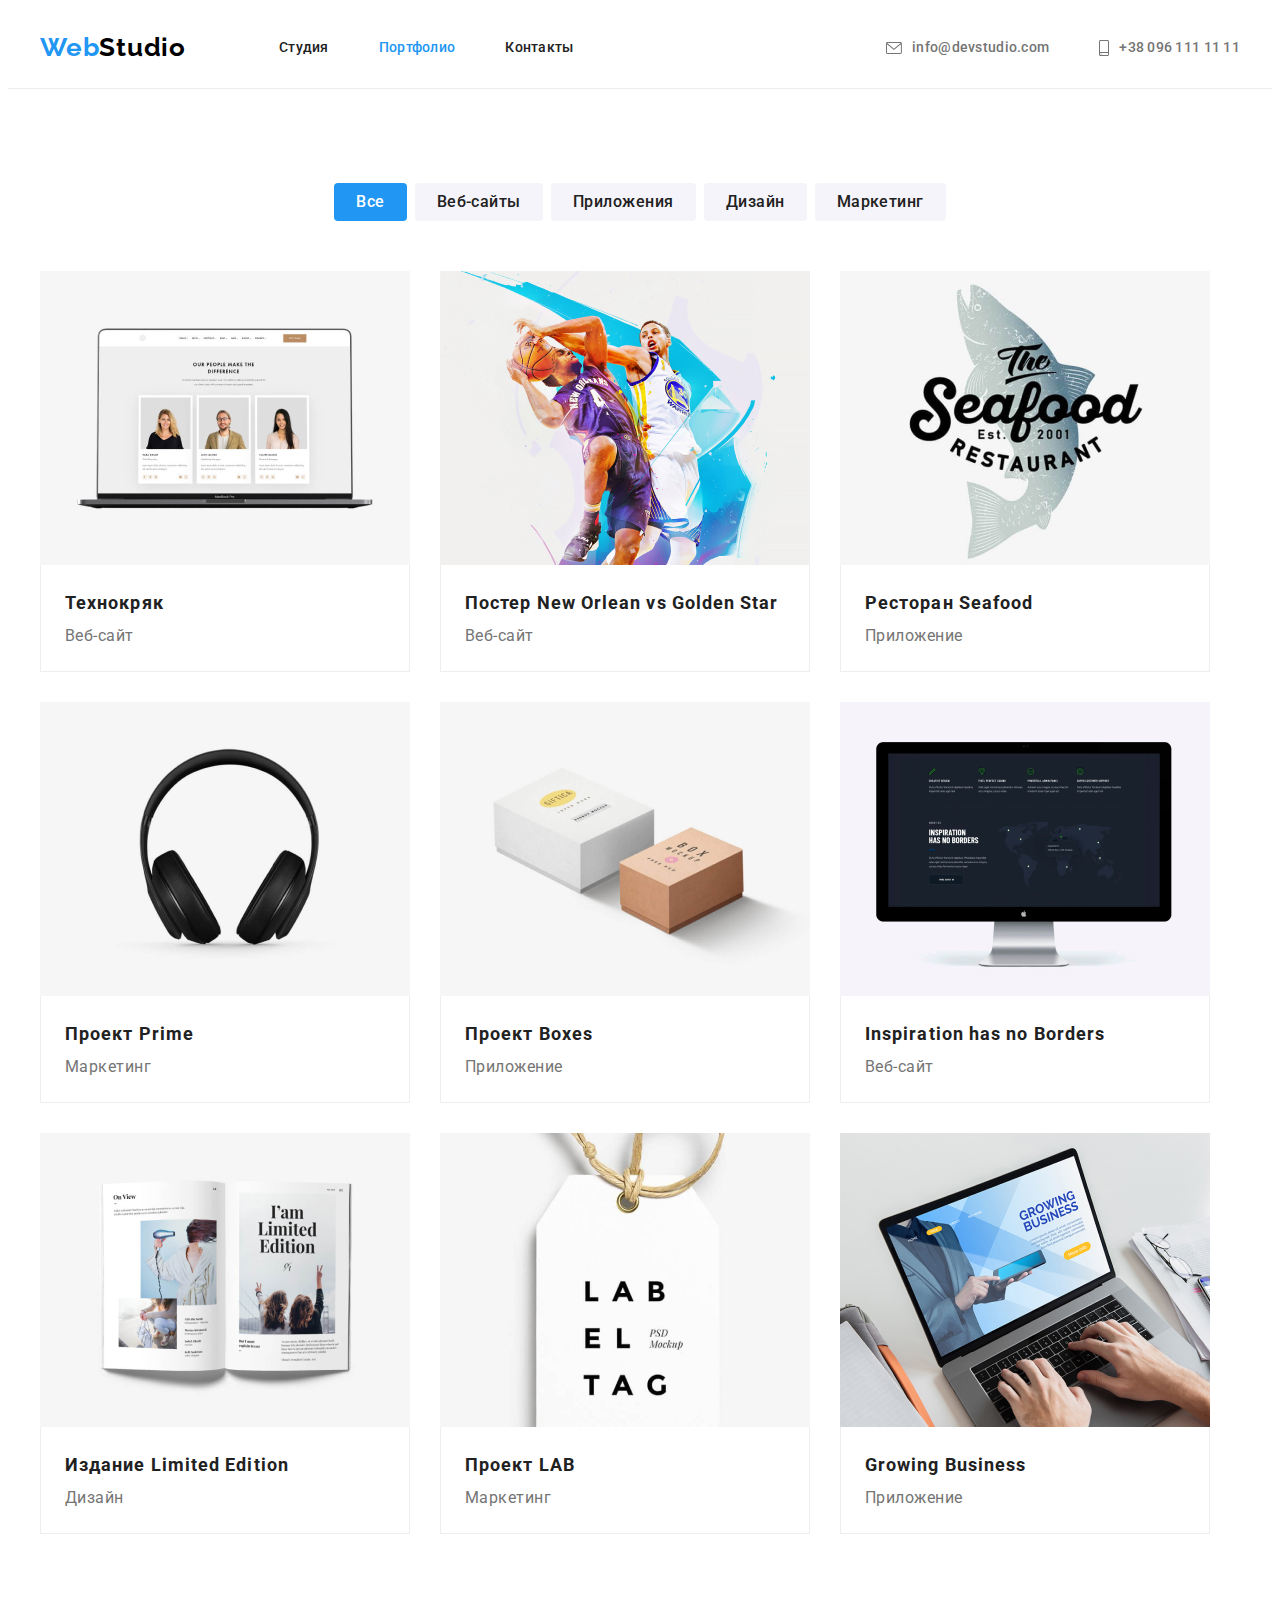
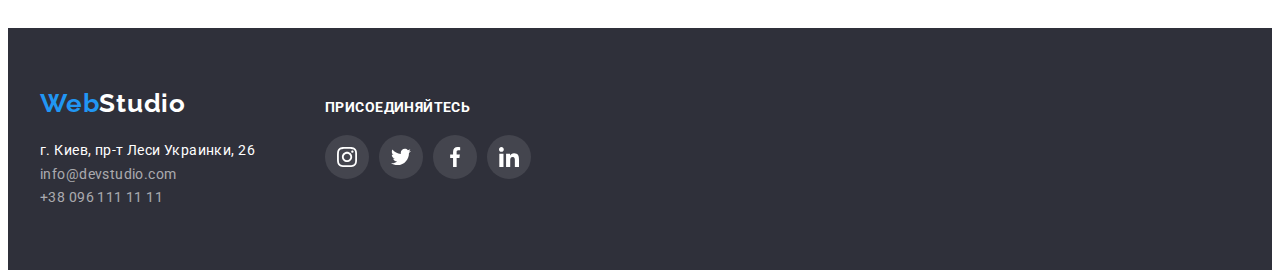
==== portfolio.html @ 79e129c6 "BeginingHW5" ====
<!DOCTYPE html>
<html lang="ru">
  <head>
    <meta charset="UTF-8" />
    <meta http-equiv="X-UA-Compatible" content="IE=edge" />
    <meta name="viewport" content="width=device-width, initial-scale=1.0" />
    <title>Document</title>
    <link rel="preconnect" href="https://fonts.googleapis.com" />
    <link rel="preconnect" href="https://fonts.gstatic.com" crossorigin />
    <link
      href="https://fonts.googleapis.com/css2?family=Raleway:wght@700&family=Roboto:wght@400;500;700;900&display=swap"
      rel="stylesheet"
    />
    <link
      rel="stylesheet"
      href="https://cdnjs.cloudflare.com/ajax/libs/modern-normalize/1.1.0/modern-normalize.min.css"
      integrity="sha512-wpPYUAdjBVSE4KJnH1VR1HeZfpl1ub8YT/NKx4PuQ5NmX2tKuGu6U/JRp5y+Y8XG2tV+wKQpNHVUX03MfMFn9Q=="
      crossorigin="anonymous"
      referrerpolicy="no-referrer"
    />
    <link rel="stylesheet" href="./css/style.css" />
  </head>
  <body>
    <header class="header">
      <div class="container">
        <nav class="header-navigation">
          <a lang="en" href="" class="header-logo-web link"
            >Web<span class="header-logo-studio link">Studio</span>
          </a>
          <ul class="header-list list">
            <li class="header-item">
              <a class="header-studio-second link" href="./index.html">Студия</a>
            </li>
            <li class="header-item">
              <a class="header-potfolio-second link" href="">Портфолио</a>
            </li>
            <li class="header-item"><a class="header-contact link" href="">Контакты</a></li>
          </ul>
        </nav>
        <ul class="header-right list">
          <li class="header-right-item">
            <a class="header-email link" href="mailto:info@devstudio.com">
              <svg class="header-icons" width="16" height="12">
                <use class="envelope" href="./images/icons.svg#icon-envelope"></use>
              </svg>
              info@devstudio.com</a
            >
          </li>
          <li class="header-right-item">
            <a class="header-tel link" href="tel:+380961111111">
              <svg class="header-icons" width="10" height="16">
                <use class="smartphone" href="./images/icons.svg#icon-smartphone"></use>
              </svg>
              +38 096 111 11 11</a
            >
          </li>
        </ul>
      </div>
    </header>
    <main class="main">
      <section class="main-buttons">
        <div class="container">
          <ul class="main-buttons-list list">
            <li class="main-buttons-item">
              <button class="main-button-all" type="button">Все</button>
            </li>
            <li class="main-buttons-item">
              <button class="main-button-other" type="button">Веб-сайты</button>
            </li>
            <li class="main-buttons-item">
              <button class="main-button-other" type="button">Приложения</button>
            </li>
            <li class="main-buttons-item">
              <button class="main-button-other" type="button">Дизайн</button>
            </li>
            <li class="main-buttons-item">
              <button class="main-button-other" type="button">Маркетинг</button>
            </li>
          </ul>
          <ul class="projects-list list">
            <li class="projects-information">
              <a class="projects-information-link link" href="">
                <img
                  class="projects-cards"
                  src="./imgportfolio/tehnokryak.jpg"
                  alt="Технокряк"
                  width="370"
                  height="294"
                />
                <div class="cards-name">
                  <h3 class="projects-name">Технокряк</h3>
                  <p class="projects-type">Веб-сайт</p>
                </div>
              </a>
            </li>
            <li class="projects-information">
              <a class="projects-information-link link" href="">
                <img
                  class="projects-cards"
                  src="./imgportfolio/star.jpg"
                  alt="Постер New Orlean vs Golden Star"
                  width="370"
                  height="294"
                />
                <div class="cards-name">
                  <h3 class="projects-name">
                    Постер <span lang="en">New Orlean vs Golden Star</span>
                  </h3>
                  <p class="projects-type">Веб-сайт</p>
                </div>
              </a>
            </li>
            <li class="projects-information">
              <a class="projects-information-link link" href="">
                <img
                  class="projects-cards"
                  src="./imgportfolio/seafood.jpg"
                  alt="Ресторан Seafood"
                  width="370"
                  height="294"
                />
                <div class="cards-name">
                  <h3 class="projects-name">Ресторан <span lang="en">Seafood</span></h3>
                  <p class="projects-type">Приложение</p>
                </div>
              </a>
            </li>
            <li class="projects-information">
              <a class="projects-information-link link" href="">
                <img
                  class="projects-cards"
                  src="./imgportfolio/prime.jpg"
                  alt="Проект Prime"
                  width="370"
                  height="294"
                />
                <div class="cards-name">
                  <h3 class="projects-name">Проект <span lang="en">Prime</span></h3>
                  <p class="projects-type">Маркетинг</p>
                </div>
              </a>
            </li>
            <li class="projects-information">
              <a class="projects-information-link link" href="">
                <img
                  class="projects-cards"
                  src="./imgportfolio/boxes.jpg"
                  alt="Проект Boxes"
                  width="370"
                  height="294"
                />
                <div class="cards-name">
                  <h3 class="projects-name">Проект <span lang="en">Boxes</span></h3>
                  <p class="projects-type">Приложение</p>
                </div>
              </a>
            </li>
            <li class="projects-information">
              <a class="projects-information-link link" href="">
                <img
                  class="projects-cards"
                  src="./imgportfolio/borders.jpg"
                  alt="Inspiration has no Borders"
                  width="370"
                  height="294"
                />
                <div class="cards-name">
                  <h3 class="projects-name" lang="en">Inspiration has no Borders</h3>
                  <p class="projects-type">Веб-сайт</p>
                </div>
              </a>
            </li>
            <li class="projects-information">
              <a class="projects-information-link link" href="">
                <img
                  class="projects-cards"
                  src="./imgportfolio/edition.jpg"
                  alt="Издание Limited Edition"
                  width="370"
                  height="294"
                />
                <div class="cards-name">
                  <h3 class="projects-name">Издание <span lang="en">Limited Edition</span></h3>
                  <p class="projects-type">Дизайн</p>
                </div>
              </a>
            </li>
            <li class="projects-information">
              <a class="projects-information-link link" href="">
                <img
                  class="projects-cards"
                  src="./imgportfolio/lab.jpg"
                  alt="Проект LAB"
                  width="370"
                  height="294"
                />
                <div class="cards-name">
                  <h3 class="projects-name">Проект <span lang="en">LAB</span></h3>
                  <p class="projects-type">Маркетинг</p>
                </div>
              </a>
            </li>
            <li class="projects-information">
              <a class="projects-information-link link" href="">
                <img
                  class="projects-cards"
                  src="./imgportfolio/business.jpg"
                  alt="Growing Business"
                  width="370"
                  height="294"
                />
                <div class="cards-name">
                  <h3 class="projects-name" lang="en">Growing Business</h3>
                  <p class="projects-type">Приложение</p>
                </div>
              </a>
            </li>
          </ul>
        </div>
      </section>
    </main>
    <footer class="footer">
      <div class="footer-logo-together container">
        <div class="footer-logo">
          <a lang="en" href="" class="footer-logo-web link"
            >Web<span class="footer-logo-studio link">Studio</span>
          </a>
          <address class="footer-adress">
            <ul class="footer-adress list">
              <li class="footer-item">
                <a
                  class="footer-adress-map link"
                  href="https://goo.gl/maps/Y9BvovTNRjRQ5Cvj7"
                  target="_blank"
                  rel="noreferrer noopener"
                  >г. Киев, пр-т Леси Украинки, 26</a
                >
              </li>
              <li class="footer-item">
                <a class="footer-email link" href="mailto:info@devstudio.com">info@devstudio.com</a>
              </li>
              <li class="footer-item">
                <a class="footer-tel link" href="tel:+380961111111">+38 096 111 11 11</a>
              </li>
            </ul>
          </address>
        </div>
        <div class="footer-together">
          <p class="together-title">присоединяйтесь</p>
          <ul class="together-socials">
            <li class="together-item list">
              <a class="together-link link" href="">
                <svg class="together-icons" width="20" height="20">
                  <use class="instagram" href="./images/icons.svg#icon-instagram"></use>
                </svg>
              </a>
            </li>
            <li class="together-item list">
              <a class="together-link link" href="">
                <svg class="together-icons" width="20" height="20">
                  <use class="twitter" href="./images/icons.svg#icon-twitter"></use>
                </svg>
              </a>
            </li>
            <li class="together-item list">
              <a class="together-link link" href="">
                <svg class="together-icons" width="20" height="20">
                  <use class="facebook" href="./images/icons.svg#icon-facebook"></use>
                </svg>
              </a>
            </li>
            <li class="together-item list">
              <a class="together-link link" href="">
                <svg class="together-icons" width="20" height="20">
                  <use class="linkedin" href="./images/icons.svg#icon-linkedin"></use>
                </svg>
              </a>
            </li>
          </ul>
        </div>
      </div>
    </footer>
  </body>
</html>
---- css/style.css ----
:root {
  --main-title-colore: #ffffff;
  --second-title-color: #212121;
  --main-text-color: #757575;
  --accent-color: #2196f3;
}
body {
  font-family: 'Roboto', sans-serif;
  color: var(--main-text-color);
}
p,
h1,
h2,
h3,
h4,
h5,
h6,
ul {
  margin-top: 0;
  margin-bottom: 0;
}
ul {
  padding-left: 0;
}
.list {
  list-style: none;
}
.link {
  text-decoration: none;
}
.container {
  width: 1200px;
  padding-left: 15px;
  padding-right: 15px;
  margin: 0 auto;
}
/*-----HEADER--- */
.header {
  border-bottom: 1px solid #ececec;
}
.header .container {
  display: flex;
  align-items: center;
  padding-top: 0;
  padding-bottom: 0;
}
.header-navigation {
  display: flex;
  align-items: center;
}
.header-list {
  display: flex;
  margin-left: 93px;
}
.header-right {
  display: flex;
  margin-left: auto;
}
.header-list .header-item:not(:last-child) {
  margin-right: 50px;
}
.header-item .link {
  display: block;
  padding-top: 32px;
  padding-bottom: 32px;
}
.header-right .header-right-item + .header-right-item {
  margin-left: 50px;
}
.header-logo-web {
  font-family: Raleway;
  font-weight: 700;
  font-size: 26px;
  padding-top: 24px;
  padding-bottom: 25px;
  line-height: 1.19;
  letter-spacing: 0.03em;
  color: #2196f3;
}
.header-logo-studio {
  font-family: Raleway;
  font-weight: 700;
  font-size: 26px;
  padding-top: 24px;
  padding-bottom: 25px;
  line-height: 1.19;
  letter-spacing: 0.03em;
  color: #000000;
}
.header-studio {
  font-weight: 500;
  font-size: 14px;
  line-height: 1.14;
  padding-top: 32px;
  padding-bottom: 32px;
  letter-spacing: 0.02em;
  color: #2196f3;
}
.header-studio-second {
  font-weight: 500;
  font-size: 14px;
  padding-top: 32px;
  padding-bottom: 32px;
  line-height: 1.14;
  letter-spacing: 0.02em;
  color: #212121;
}
.header-potfolio {
  font-weight: 500;
  font-size: 14px;
  padding-top: 32px;
  padding-bottom: 32px;
  line-height: 1.14;
  letter-spacing: 0.02em;
  color: #212121;
}
.header-potfolio-second {
  font-weight: 500;
  font-size: 14px;
  padding-top: 32px;
  padding-bottom: 32px;
  line-height: 1.14;
  letter-spacing: 0.02em;
  color: #2196f3;
}
.header-contact {
  font-weight: 500;
  font-size: 14px;
  line-height: 1.14;
  letter-spacing: 0.02em;
  color: #212121;
}
.envelope {
  display: block;
  fill: var(--main-text-color);
}
.smartphone {
  display: block;
  fill: var(--main-text-color);
}
.header-icons {
  margin-right: 10px;
}
.header-email {
  display: flex;
  align-items: center;
  font-weight: 500;
  font-size: 14px;
  line-height: 1.14;
  letter-spacing: 0.02em;
  color: #757575;
  padding-top: 32px;
  padding-bottom: 32px;
}
.header-email:hover,
.header-email:focus,
.header-email:hover .envelope,
.header-email:focus .envelope {
  color: var(--accent-color);
  fill: currentColor;
}
.header-tel {
  display: flex;
  align-items: center;
  font-weight: 500;
  font-size: 14px;
  line-height: 1.14;
  letter-spacing: 0.02em;
  color: #757575;
  padding-top: 32px;
  padding-bottom: 32px;
}
.header-tel:hover,
.header-tel:focus,
.header-tel:hover .smartphone,
.header-tel:focus .smartphone {
  color: var(--accent-color);
  fill: currentColor;
}
/*----HERO----*/
.hero {
  max-width: 1600px;
  padding-top: 200px;
  padding-bottom: 200px;
  background-image: linear-gradient(rgba(47, 48, 58, 0.4), rgba(47, 48, 58, 0.4)),
    url(../images/hero.jpg);
  background-repeat: no-repeat;
  background-position: center;
  background-size: cover;
  margin-left: auto;
  margin-right: auto;
}
.hero-title {
  font-weight: 900;
  font-size: 44px;
  line-height: 1.36;
  display: block;
  text-align: center;
  width: 696px;
  height: 120px;
  margin-left: auto;
  margin-right: auto;
  margin-bottom: 30px;
  justify-content: center;
  letter-spacing: 0.06em;
  text-transform: uppercase;
  color: var(--main-title-colore);
}
.hero-button {
  background-color: #2196f3;
  font-weight: 700;
  font-size: 16px;
  line-height: 1.87;
  display: block;
  margin-left: auto;
  margin-right: auto;
  text-align: center;
  justify-content: center;
  padding: 10px 32px;
  letter-spacing: 0.06em;
  color: var(--main-title-colore);
  border-radius: 4px;
  cursor: pointer;
  font-family: inherit;
}
.hero-button:hover,
.hero-button:focus {
  background-color: #188ce8;
}
/*-----Peculiarities-----*/
.peculiarities {
  padding-top: 94px;
  padding-bottom: 94px;
}
.peculiarities-list {
  display: flex;
  flex-wrap: wrap;
  margin-left: -30px;
}
.peculiarities-list > .peculiarities-main {
  flex-basis: calc(100% / 4 - 30px);
  margin-left: 30px;
}
.icons-peculiarities {
  display: flex;
  height: 120px;
  width: 270px;
  align-items: center;
  justify-content: center;
  border-radius: 4px;
  background-color: #f5f4fa;
  padding: 25px 100px;
  margin-bottom: 30px;
}
.icons {
  display: block;
  width: 70px;
  height: 70px;
}
.peculiarities-main-title {
  font-weight: 700;
  font-size: 14px;
  line-height: 1.14;
  margin-bottom: 10px;
  letter-spacing: 0.03em;
  text-transform: uppercase;
  color: var(--second-title-color);
}
.peculiarities-main-title-org {
  font-size: 14px;
  line-height: 1.71;
  letter-spacing: 0.03em;
}
/*----MAIN-BUTTONS-AND-PROJECTS----*/
.main-buttons {
  padding-top: 94px;
  padding-bottom: 94px;
}
.main-buttons-list {
  display: flex;
  align-items: center;
  justify-content: center;
  margin-bottom: 50px;
}
.main-buttons-item:not(:first-child) {
  margin-left: 8px;
}
.main-button-all {
  background-color: #2196f3;
  font-weight: 500;
  font-size: 16px;
  padding: 6px 22px;
  line-height: 1.62;
  text-align: center;
  letter-spacing: 0.03em;
  border-radius: 4px;
  border: 0px;
  color: #ffffff;
  cursor: pointer;
  font-family: inherit;
}
.main-button-other {
  background-color: #f5f4fa;
  font-family: inherit;
  font-weight: 500;
  font-size: 16px;
  padding: 6px 22px;
  line-height: 1.62;
  text-align: center;
  letter-spacing: 0.03em;
  border: 0px;
  border-radius: 4px;
  color: var(--second-title-color);
  cursor: pointer;
}
.main-buttons-item:hover,
.main-buttons-item:focus {
  box-shadow: 0px 3px 1px rgba(0, 0, 0, 0.1), 0px 1px 2px rgba(0, 0, 0, 0.08),
    0px 2px 2px rgba(0, 0, 0, 0.12);
}
.projects-list {
  display: flex;
  flex-wrap: wrap;
  margin-left: -30px;
  margin-top: -30px;
}
.projects-list .projects-information {
  flex-basis: calc (100% / 3 - 30px);
  margin-left: 30px;
  margin-top: 30px;
}
.projects-cards {
  display: block;
  max-width: 100%;
}
.cards-name {
  padding: 20px 24px;
  border-right: 1px solid #eeeeee;
  border-bottom: 1px solid #eeeeee;
  border-left: 1px solid #eeeeee;
}
.projects-name {
  font-weight: 700;
  font-size: 18px;
  line-height: 2;
  letter-spacing: 0.06em;
  color: var(--second-title-color);
}
.projects-type {
  font-size: 16px;
  line-height: 1.87;
  letter-spacing: 0.03em;
  color: var(--main-text-color);
}
.projects-information-link {
  display: block;
}
.projects-information-link:hover,
.projects-information-link:focus {
  box-shadow: 0px 1px 1px rgba(0, 0, 0, 0.12), 0px 4px 4px rgba(0, 0, 0, 0.06),
    1px 4px 6px rgba(0, 0, 0, 0.16);
}
/*----DOING-----*/
.doing {
  padding-bottom: 94px;
}
.doing-title {
  font-weight: 700;
  font-size: 36px;
  margin-bottom: 50px;
  line-height: 1.17;
  text-align: center;
  letter-spacing: 0.03em;
  color: var(--second-title-color);
}
.doing-image {
  display: flex;
}
.doing-image .doing-image-pictures:not(:first-child) {
  margin-left: 30px;
}
/*---TEAM----*/
.team {
  padding-top: 94px;
  padding-bottom: 94px;
  background: #f5f4fa;
}
.team-title,
.clients-title {
  font-weight: 700;
  font-size: 36px;
  margin-bottom: 50px;
  line-height: 1.17;
  text-align: center;
  letter-spacing: 0.03em;
  color: var(--second-title-color);
}
.team-worker {
  display: flex;
}
.team-worker .team-worker-about:not(:first-child) {
  margin-left: 30px;
}
.team-worker-about {
  background: #ffffff;
  box-shadow: 0px 1px 3px rgba(0, 0, 0, 0.12), 0px 1px 1px rgba(0, 0, 0, 0.14),
    0px 2px 1px rgba(0, 0, 0, 0.2);
  border-radius: 0px 0px 4px 4px;
}
.name-function-worker {
  padding-top: 30px;
  padding-bottom: 30px;
}
.team-worker-about-name {
  font-weight: 500;
  font-size: 16px;
  margin-bottom: 10px;
  line-height: 1.19;
  text-align: center;
  letter-spacing: 0.03em;
  color: var(--second-title-color);
}
.team-worker-function {
  font-size: 16px;
  line-height: 1.19;
  text-align: center;
  letter-spacing: 0.03em;
  margin-bottom: 16px;
}
.worker-socials {
  display: flex;
  justify-content: center;
}
.socials-item:not(:last-child) {
  margin-right: 10px;
}
.socials-icons {
  fill: #afb1b8;
}
.socials-link:hover .socials-icons,
.socials-link:focus .socials-icons {
  fill: var(--main-title-colore);
}
.socials-link:hover,
.socials-link:focus {
  background-color: var(--accent-color);
}
.socials-item {
  width: 44px;
  height: 44px;
}
.socials-link {
  display: flex;
  align-items: center;
  justify-content: center;
  width: 100%;
  height: 100%;
  border-radius: 50%;
  background-color: #ffffff;
}
.clients {
  padding-top: 94px;
  padding-bottom: 94px;
}
.clients-icons {
  display: flex;
  justify-content: center;
  align-items: center;
}
.clients-icons > .clients-icons-cards:not(:first-child) {
  margin-left: 30px;
}
.clients-icons-number {
  display: block;
  width: 170px;
  height: 92px;
  padding: 16px 32px;
  border: 1px solid #afb1b8;
  filter: drop-shadow(0px 4px 4px rgba(0, 0, 0, 0.25));
  border-radius: 4px;
}
.clients-icons-number-cards {
  display: block;
  width: 106px;
  height: 60px;
  fill: #afb1b8;
}
.clients-icons-number:hover,
.clients-icons-number:focus {
  border-color: var(--accent-color);
}
.clients-icons-number:hover .one,
.clients-icons-number:hover .two,
.clients-icons-number:hover .three,
.clients-icons-number:hover .four,
.clients-icons-number:hover .five,
.clients-icons-number:hover .six,
.clients-icons-number:focus .one,
.clients-icons-number:focus .two,
.clients-icons-number:focus .three,
.clients-icons-number:focus .four,
.clients-icons-number:focus .five,
.clients-icons-number:focus .six {
  fill: var(--accent-color);
}

/*----FOOTER----*/
.footer {
  padding-top: 60px;
  padding-bottom: 60px;
  background-color: #2f303a;
}
.footer-logo-web {
  display: block;
  margin-bottom: 20px;
}
.footer-logo-web {
  font-family: Raleway;
  font-weight: 700;
  font-size: 26px;
  line-height: 1.19;
  letter-spacing: 0.03em;
  color: #2196f3;
}
.footer-logo-studio {
  font-family: Raleway;
  font-weight: 700;
  font-size: 26px;
  line-height: 1.19;
  letter-spacing: 0.03em;
  color: #ffffff;
}
.footer-adress {
  font-style: normal;
}
.footer-adress-map {
  font-size: 14px;
  line-height: 1.71;
  margin-bottom: 9px;
  letter-spacing: 0.03em;
  color: var(--main-title-colore);
}
.footer-email {
  font-size: 14px;
  line-height: 1.71;
  margin-bottom: 9px;
  letter-spacing: 0.03em;
  color: rgba(255, 255, 255, 0.6);
}
.footer-tel {
  font-size: 14px;
  line-height: 1.71;
  letter-spacing: 0.03em;
  color: rgba(255, 255, 255, 0.6);
}
.footer-logo-together {
  display: flex;
  align-items: baseline;
}
.footer-together {
  margin-left: 70px;
}
.together-title {
  font-weight: 700;
  font-size: 14px;
  line-height: 16px;
  letter-spacing: 0.03em;
  text-transform: uppercase;
  margin-bottom: 20px;
  color: var(--main-title-colore);
}
.together-socials {
  display: flex;
}
.together-item:not(:first-child) {
  margin-left: 10px;
}
.together-icons {
  fill: var(--main-title-colore);
}
.together-link {
  display: flex;
  align-items: center;
  justify-content: center;
  border-radius: 50%;
  background-color: #ffffff1a;
  width: 44px;
  height: 44px;
  justify-content: center;
}
.together-link:hover,
.together-link:focus {
  background-color: var(--accent-color);
}
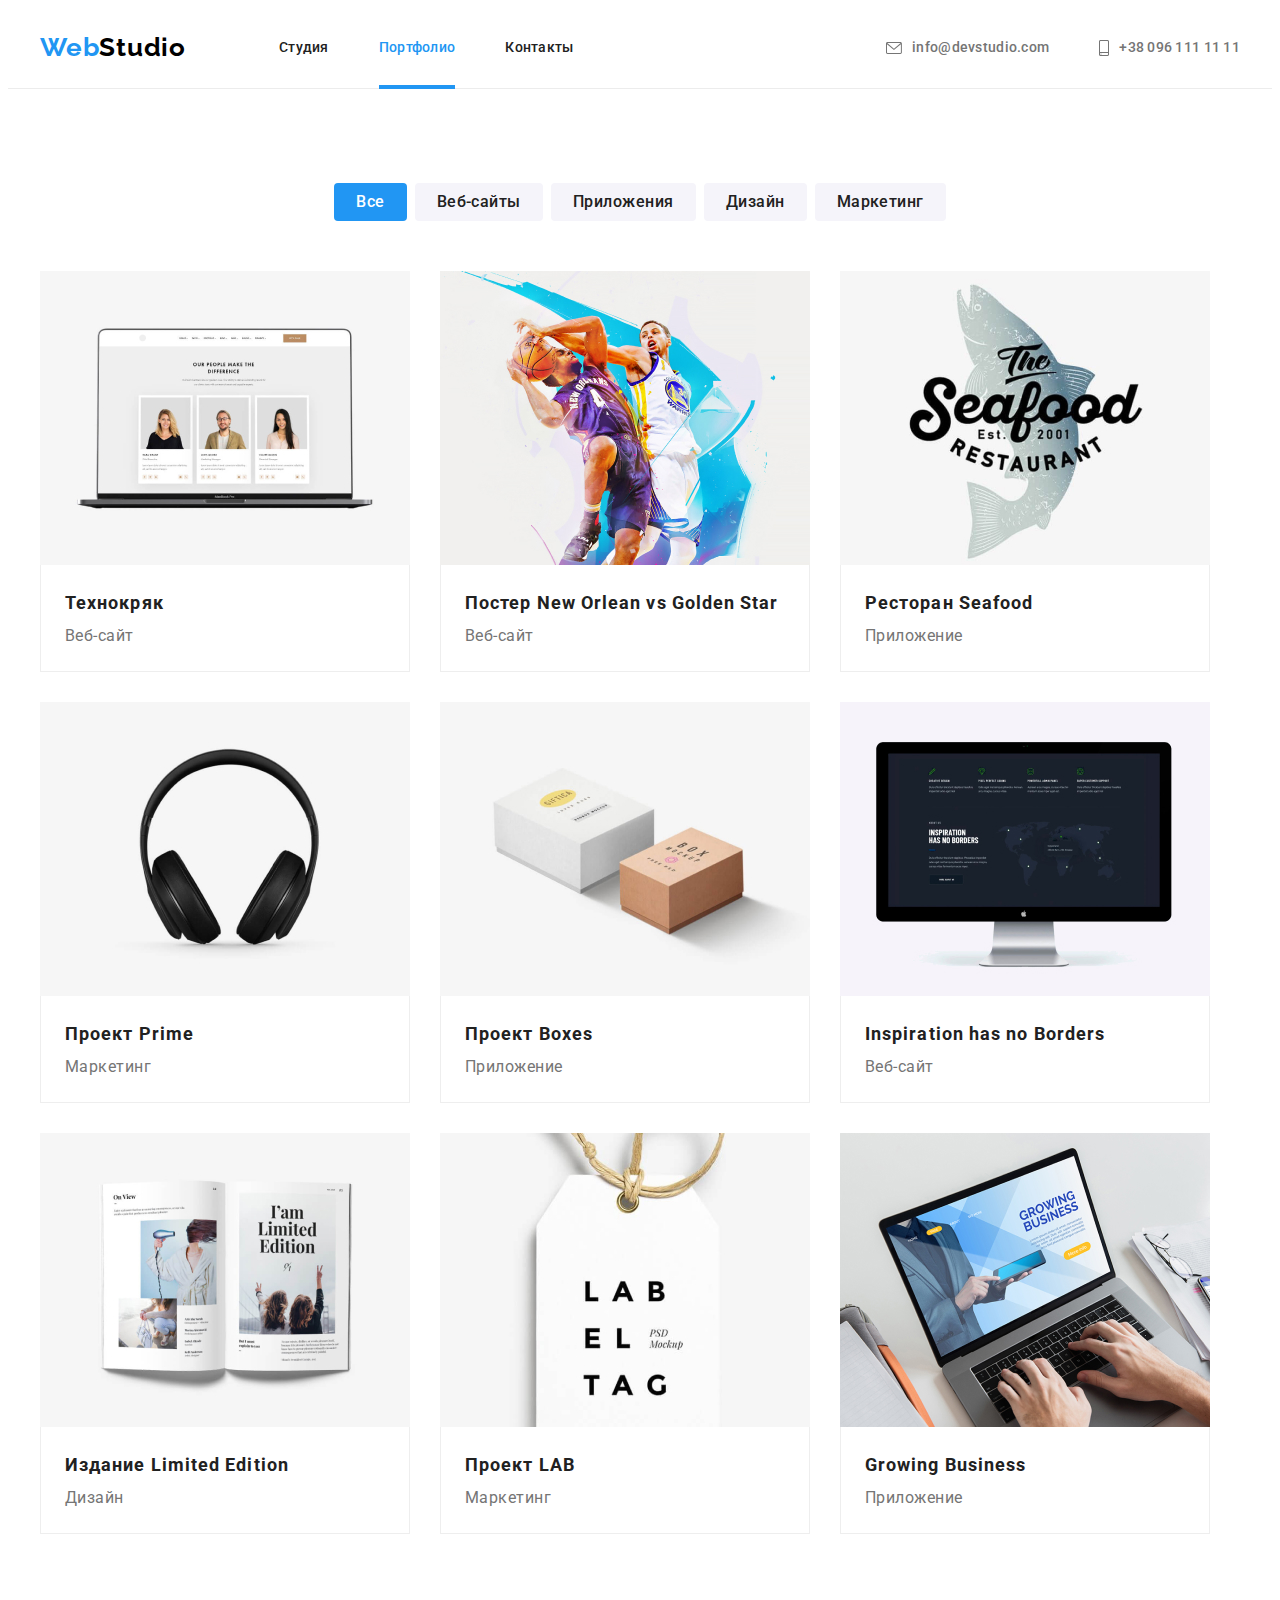
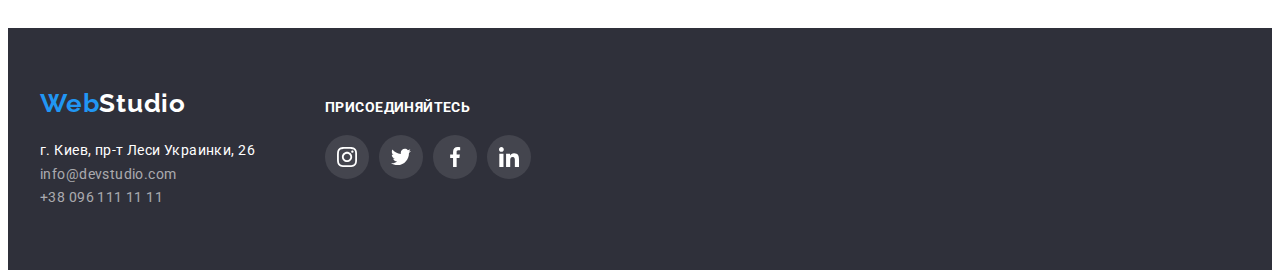
==== commit 3f695d87: "HW5" ====
--- a/portfolio.html
+++ b/portfolio.html
@@ -80,13 +80,20 @@
           <ul class="projects-list list">
             <li class="projects-information">
               <a class="projects-information-link link" href="">
-                <img
-                  class="projects-cards"
-                  src="./imgportfolio/tehnokryak.jpg"
-                  alt="Технокряк"
-                  width="370"
-                  height="294"
-                />
+                <div class="projects-cards-text">
+                  <img
+                    class="projects-cards"
+                    src="./imgportfolio/tehnokryak.jpg"
+                    alt="Технокряк"
+                    width="370"
+                    height="294"
+                  />
+                  <p class="projects-information-text">
+                    Технокряк это современная площадка распространения коронавируса. Компании
+                    используют эту платформу для цифрового шпионажа и атак на защищённые сервера
+                    конкурентов.
+                  </p>
+                </div>
                 <div class="cards-name">
                   <h3 class="projects-name">Технокряк</h3>
                   <p class="projects-type">Веб-сайт</p>
--- a/css/style.css
+++ b/css/style.css
@@ -3,6 +3,8 @@
   --second-title-color: #212121;
   --main-text-color: #757575;
   --accent-color: #2196f3;
+  --timing-function: cubic-bezier(0.4, 0, 0.2, 1);
+  --time: 250ms;
 }
 body {
   font-family: 'Roboto', sans-serif;
@@ -88,6 +90,7 @@
   color: #000000;
 }
 .header-studio {
+  position: relative;
   font-weight: 500;
   font-size: 14px;
   line-height: 1.14;
@@ -96,6 +99,16 @@
   letter-spacing: 0.02em;
   color: #2196f3;
 }
+.header-studio::after {
+  content: '';
+  position: absolute;
+  left: 0px;
+  bottom: -1px;
+  display: block;
+  width: 100%;
+  height: 4px;
+  background-color: var(--accent-color);
+}
 .header-studio-second {
   font-weight: 500;
   font-size: 14px;
@@ -115,6 +128,7 @@
   color: #212121;
 }
 .header-potfolio-second {
+  position: relative;
   font-weight: 500;
   font-size: 14px;
   padding-top: 32px;
@@ -123,6 +137,16 @@
   letter-spacing: 0.02em;
   color: #2196f3;
 }
+.header-potfolio-second::after {
+  content: '';
+  position: absolute;
+  left: 0px;
+  bottom: -1px;
+  display: block;
+  width: 100%;
+  height: 4px;
+  background-color: var(--accent-color);
+}
 .header-contact {
   font-weight: 500;
   font-size: 14px;
@@ -133,10 +157,12 @@
 .envelope {
   display: block;
   fill: var(--main-text-color);
+  transition: fill var(--time) var(--timing-function);
 }
 .smartphone {
   display: block;
   fill: var(--main-text-color);
+  transition: fill var(--time) var(--timing-function);
 }
 .header-icons {
   margin-right: 10px;
@@ -151,6 +177,7 @@
   color: #757575;
   padding-top: 32px;
   padding-bottom: 32px;
+  transition: color var(--time) var(--timing-function);
 }
 .header-email:hover,
 .header-email:focus,
@@ -169,6 +196,7 @@
   color: #757575;
   padding-top: 32px;
   padding-bottom: 32px;
+  transition: color var(--time) var(--timing-function);
 }
 .header-tel:hover,
 .header-tel:focus,
@@ -222,6 +250,7 @@
   border-radius: 4px;
   cursor: pointer;
   font-family: inherit;
+  transition: background-color var(--time) var(--timing-function);
 }
 .hero-button:hover,
 .hero-button:focus {
@@ -284,6 +313,9 @@
 }
 .main-buttons-item:not(:first-child) {
   margin-left: 8px;
+}
+.main-buttons-item {
+  transition: box-shadow var(--time) var(--timing-function);
 }
 .main-button-all {
   background-color: #2196f3;
@@ -354,12 +386,34 @@
 }
 .projects-information-link {
   display: block;
+  transition: box-shadow var(--time) var(--timing-function);
 }
 .projects-information-link:hover,
 .projects-information-link:focus {
   box-shadow: 0px 1px 1px rgba(0, 0, 0, 0.12), 0px 4px 4px rgba(0, 0, 0, 0.06),
     1px 4px 6px rgba(0, 0, 0, 0.16);
 }
+.projects-cards-text {
+  position: relative;
+  overflow: hidden;
+}
+.projects-information-text {
+  position: absolute;
+  top: 0;
+  height: 100%;
+  font-size: 18px;
+  line-height: 1.56;
+  letter-spacing: 0.03em;
+  color: var(--main-title-colore);
+  background-color: rgba(33, 150, 243, 0.9);
+  padding: 63px 24px;
+  overflow: auto;
+  transform: translateY(100%);
+  transition: transform var(--time) var(--timing-function);
+}
+.projects-information-link:hover .projects-information-text {
+  transform: translateY(0%);
+}
 /*----DOING-----*/
 .doing {
   padding-bottom: 94px;
@@ -378,6 +432,27 @@
 }
 .doing-image .doing-image-pictures:not(:first-child) {
   margin-left: 30px;
+}
+.doing-image-pictures {
+  position: relative;
+  display: block;
+}
+.doing-kind {
+  position: absolute;
+  bottom: 0;
+  display: flex;
+  justify-content: center;
+  align-items: center;
+  font-weight: 700;
+  font-size: 14px;
+  line-height: 16px;
+  text-align: center;
+  letter-spacing: 0.03em;
+  text-transform: uppercase;
+  color: var(--main-title-colore);
+  background-color: rgba(47, 48, 58, 0.8);
+  width: 370px;
+  height: 70px;
 }
 /*---TEAM----*/
 .team {
@@ -457,6 +532,8 @@
   height: 100%;
   border-radius: 50%;
   background-color: #ffffff;
+  transition: fill var(--time) var(--timing-function);
+  transition: background-color var(--time) var(--timing-function);
 }
 .clients {
   padding-top: 94px;
@@ -478,6 +555,15 @@
   border: 1px solid #afb1b8;
   filter: drop-shadow(0px 4px 4px rgba(0, 0, 0, 0.25));
   border-radius: 4px;
+  transition: border-color var(--time) var(--timing-function);
+}
+.one,
+.two,
+.three,
+.four,
+.five,
+.six {
+  transition: fill var(--time) var(--timing-function);
 }
 .clients-icons-number-cards {
   display: block;
@@ -587,8 +673,60 @@
   width: 44px;
   height: 44px;
   justify-content: center;
+  transition: background-color var(--time) var(--timing-function);
 }
 .together-link:hover,
 .together-link:focus {
   background-color: var(--accent-color);
 }
+.backdrop {
+  position: fixed;
+  height: 100vh;
+  width: 100vw;
+  top: 0;
+  background-color: rgba(23, 26, 36, 0.2);
+  transition: opacity var(--time) var(--timing-function),
+    visibility var(--time) var(--timing-function);
+}
+.modal {
+  position: absolute;
+  width: 528px;
+  min-height: 581px;
+  left: 50%;
+  top: 50%;
+  transform: translate(-50%, -50%);
+  padding: 40px;
+  background-color: var(--main-title-colore);
+  box-shadow: 0px 1px 3px rgba(0, 0, 0, 0.12), 0px 1px 1px rgba(0, 0, 0, 0.14),
+    0px 2px 1px rgba(0, 0, 0, 0.2);
+  border-radius: 4px;
+}
+.open {
+  position: absolute;
+  display: flex;
+  justify-content: center;
+  align-items: center;
+  width: 30px;
+  height: 30px;
+  border: 1px solid #0000001a;
+  border-radius: 50%;
+  top: 14px;
+  right: 14px;
+  cursor: pointer;
+}
+.open-modal {
+  display: block;
+  justify-content: center;
+  align-items: center;
+  width: 18px;
+  height: 18px;
+}
+.icon-close {
+  position: absolute;
+  padding: 6px;
+}
+.backdrop.is-hidden {
+  opacity: 0;
+  visibility: hidden;
+  pointer-events: none;
+}
